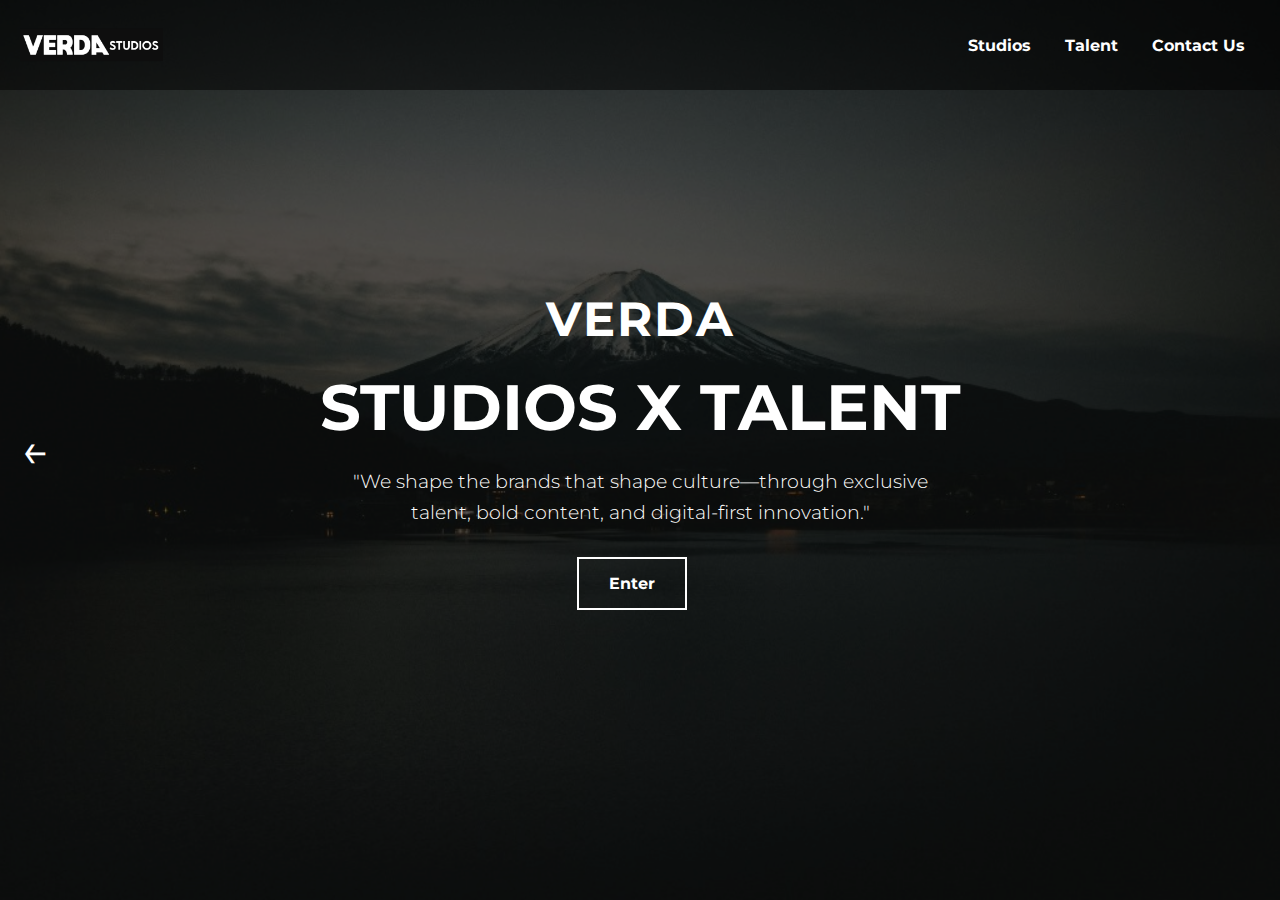
==== verdana.html @ 461593e4 "add all files and update codebase" ====
<!DOCTYPE html>
<html lang="en">
<head>
    <meta charset="UTF-8">
    <meta name="viewport" content="width=device-width, initial-scale=1.0">
    <title>VERDA</title>
    <link rel="shortcut icon" href="./img/Email_signatureVERDA2.png" type="image/x-icon">
    <link href="https://fonts.googleapis.com/css2?family=Montserrat:wght@300;700&display=swap" rel="stylesheet">
    <style>
        * {
            margin: 0;
            padding: 0;
            box-sizing: border-box;
        }

        body {
            font-family: 'Montserrat', sans-serif;
            background: #0c0c0c;
            color: white;
            height: 100vh;
            display: flex;
            justify-content: center;
            align-items: center;
            text-align: center;
            position: relative;
            animation: fadeIn 2s ease-in-out;
        }

        .background {
            position: absolute;
            top: 0;
            left: 0;
            width: 100%;
            height: 100%;
            background: url('./img/WhatsApp\ Image\ 2025-03-05\ at\ 12.10.09_8c3a3350.jpg') no-repeat center center/cover;
            filter: brightness(40%);
            z-index: -1;
            animation: fadeIn 2s ease-in-out;
        }

        .navbar {
            position: absolute;
            top: 0;
            width: 100%;
            display: flex;
            justify-content: space-between;
            align-items: center;
            padding: 20px;
            background: rgba(0, 0, 0, 0.5);
            animation: fadeInFromBottom 1s ease-in-out;
        }

        .navbar img {
            height: 50px;
        }

        .navbar a {
            color: white;
            text-decoration: none;
            margin: 0 15px;
            font-weight: 700;
            transition: color 0.3s ease-in-out;
        }

        .navbar a:hover {
            color: #f0f0f0;
        }

        .back-arrow {
            position: absolute;
            top: 50%;
            left: 20px;
            font-size: 3rem;
            color: white;
            cursor: pointer;
            transition: color 0.3s ease-in-out;
            z-index: 1000;
            transform: translateY(-50%);
            animation: fadeInFromBottom 1s ease-in-out;
        }

        .back-arrow:hover {
            color: #f0f0f0;
        }

        .container {
            max-width: 800px;
            padding: 20px;
            animation: fadeInFromBottom 1s ease-in-out;
        }

        h1 {
            font-size: 3rem;
            font-weight: 700;
            text-transform: uppercase;
            letter-spacing: 2px;
        }

        h2 {
            font-size: 4rem;
            font-weight: 700;
            margin: 20px 0;
        }

        p {
            font-size: 1.2rem;
            font-weight: 300;
            max-width: 600px;
            margin: 0 auto;
            line-height: 1.6;
        }

        .btn {
            display: inline-block;
            margin-top: 30px;
            padding: 15px 30px;
            font-size: 1rem;
            font-weight: 700;
            color: white;
            text-decoration: none;
            border: 2px solid white;
            transition: all 0.3s ease-in-out;
            animation: fadeInFromBottom 1s ease-in-out;
        }

        .btn:hover {
            background: white;
            color: black;
        }

        .hidden {
            display: none;
        }

        .fade-in {
            animation: fadeInFromBottom 1s ease-in-out;
        }

        .section.talent p, .section.studios p {
            font-size: 1.1rem;
            font-weight: 400;
            line-height: 1.8;
            color: #d3d3d3;
            margin: 20px 0;
            padding: 0 20px;
        }

        @keyframes fadeIn {
            from {
                opacity: 0;
            }
            to {
                opacity: 1;
            }
        }

        @keyframes fadeInFromBottom {
            from {
                opacity: 0;
                transform: translateY(20px);
            }
            to {
                opacity: 1;
                transform: translateY(0);
            }
        }

        .form-container {
            background: #fff;
            color: #333;
            padding: 20px;
            border-radius: 10px;
            box-shadow: 0 0 10px rgba(0, 0, 0, 0.1);
            max-width: 600px;
            margin: 0 auto;
        }

        .form-container h2 {
            font-size: 2rem;
            margin-bottom: 20px;
            white-space: nowrap;
        }

        .form-container label {
            display: block;
            margin-bottom: 10px;
            font-weight: 600;
        }

        .form-container input,
        .form-container textarea {
            width: 100%;
            padding: 10px;
            margin-bottom: 20px;
            border: 1px solid #ccc;
            border-radius: 5px;
            box-shadow: inset 0 1px 3px rgba(0, 0, 0, 0.1);
        }

        .form-container button {
            background: #007bff;
            color: #fff;
            padding: 15px 20px;
            border: none;
            border-radius: 5px;
            cursor: pointer;
            transition: background 0.3s ease, transform 0.3s ease;
        }

        .form-container button:hover {
            background: #0056b3;
            transform: scale(1.05);
        }

        .popup {
            position: fixed;
            top: 50%;
            left: 50%;
            transform: translate(-50%, -50%);
            background: #fff;
            color: #333;
            padding: 20px;
            border-radius: 10px;
            box-shadow: 0 0 10px rgba(0, 0, 0, 0.1);
            display: none;
            z-index: 1000;
        }

        .popup h3 {
            margin-bottom: 10px;
            font-size: 1.5rem;
        }

        .popup button {
            background: #007bff;
            color: #fff;
            padding: 10px 20px;
            border: none;
            border-radius: 5px;
            cursor: pointer;
            transition: background 0.3s ease, transform 0.3s ease;
        }

        .popup button:hover {
            background: #0056b3;
            transform: scale(1.05);
        }

        @media (max-width: 768px) {
            h1 {
                font-size: 2rem;
            }

            h2 {
                font-size: 3rem;
            }

            .back-arrow {
                font-size: 2rem;
            }

            .btn {
                padding: 10px 20px;
                font-size: 0.9rem;
            }

            .form-container {
                padding: 15px;
            }

            .form-container h2 {
                font-size: 1.5rem;
            }

            .form-container button {
                padding: 10px 15px;
            }
        }

        @media (max-width: 480px) {
            h1 {
                font-size: 1.5rem;
            }

            h2 {
                font-size: 2.5rem;
            }

            .back-arrow {
                font-size: 1.5rem;
            }

            .btn {
                padding: 8px 15px;
                font-size: 0.8rem;
            }

            .form-container {
                padding: 10px;
            }

            .form-container h2 {
                font-size: 1.2rem;
            }

            .form-container button {
                padding: 8px 10px;
            }
        }
    </style>
</head>
<body>

    <div class="background"></div>

    <div class="navbar">
        <img src="./img/Email signature even.png" alt="Logo">
        <div>
            <a href="#" id="studios-link">Studios</a>
            <a href="#" id="talent-link">Talent</a>
            <a href="contact.html">Contact Us</a>
        </div>
    </div>

    <span class="back-arrow fade-in" id="back-arrow">&#8592;</span>

    <div class="container" id="container">
        <h1>VERDA</h1>
        <h2>STUDIOS X TALENT</h2>
        <p>"We shape the brands that shape culture—through exclusive talent, bold content, and digital-first innovation."</p>
        <a href="#" class="btn" id="enter-btn">Enter</a>
        <a href="#" class="btn hidden" id="studios-btn">Studios</a> &nbsp; &nbsp;
        <a href="#" class="btn hidden" id="talent-btn">Talent</a>
    </div>
    
    <div class="section studios hidden" id="studios-section">
        <h1>VERDA STUDIOS</h1>
        <div class="content">
            <p>What happens at Verda Production remains largely unseen. The results, however, are unmistakable. We shape the brands that shape culture through an in-house collective of digital natives who intuitively understand the evolving landscape. Our methodology is as exclusive as the success it creates.</p>
            <p>For those with vision seeking to build enduring digital brands and compelling content, share your portfolio or existing channels with us for consideration.</p>
            <a href="#" class="btn" id="request-details-studios-btn">Request Details</a>
        </div>
    </div>
    
    <div class="section talent hidden" id="talent-section">
        <h1>VERDA TALENT</h1>
        <div class="content">
            <p>Our network extends beyond our walls—a selective circle of creators who make an impact. Verda Talent connects brands with both our in-house voices and aligned external partners whose work stands apart. These carefully cultivated relationships remain exclusive, with access granted through direct engagement only.</p>
            <p>Brands seeking to capture attention in ways that transcend conventional approaches: connect directly to explore partnerships with voices that resonate in today's evolving digital landscape.</p>
            <a href="#" class="btn" id="request-details-talent-btn">Request Details</a>
            <h3 class="email hidden" id="email-talent">marketing@verdastudios.com</h3>
        </div>
    </div>

    <div id="form-section" class="hidden">
        <div id="flem" class="flex flex-col items-center py-16">
            <div class="form-container">
                <h2 class="text-1xl font-bold text-center mb-6">Submit Your Details</h2>

                <form action="https://formsubmit.co/emmaokpiaifo@gmail.com" method="POST" id="submission-form">
                    <!-- Hidden inputs for FormSubmit.co configuration -->
                    <input type="hidden" name="_subject" value="New Submission!">
                    <input type="hidden" name="_captcha" value="false">

                    <div>
                        <label>Portfolio / Experience (Justification) *</label>
                        <textarea name="portfolio" rows="4" placeholder="Enter your portfolio or experience" required></textarea>
                    </div>
                    <div>
                        <label>Social Media Handles *</label>
                        <input type="text" name="social_media" placeholder="Enter your social media handles" required>
                    </div>
                    <div>
                        <label>Discord Username *</label>
                        <input type="text" name="discord" placeholder="Enter your Discord username" required>
                    </div>
                    <div>
                        <label>Favourite YouTube Video You've Seen *</label>
                        <input type="text" name="youtube_video" placeholder="Enter the link to your favourite YouTube video" required>
                    </div>

                    <!-- Submit Button -->
                    <button type="submit">Submit</button>
                </form>
            </div>
        </div>
    </div>

    <div class="popup" id="thank-you-popup">
        <h3>Thank you for your submission!</h3>
        <button onclick="closePopup()">Close</button>
    </div>

    <script>
        document.getElementById('enter-btn').addEventListener('click', function() {
            document.getElementById('enter-btn').classList.add('hidden');
            document.getElementById('studios-btn').classList.remove('hidden');
            document.getElementById('talent-btn').classList.remove('hidden');
        });

        document.getElementById('studios-link').addEventListener('click', function(event) {
            event.preventDefault();
            document.getElementById('container').classList.add('hidden');
            document.getElementById('studios-section').classList.remove('hidden');
            document.getElementById('studios-section').classList.add('fade-in');
        });

        document.getElementById('studios-btn').addEventListener('click', function(event) {
            event.preventDefault();
            document.getElementById('container').classList.add('hidden');
            document.getElementById('studios-section').classList.remove('hidden');
            document.getElementById('studios-section').classList.add('fade-in');
        });

        document.getElementById('talent-link').addEventListener('click', function(event) {
            event.preventDefault();
            document.getElementById('container').classList.add('hidden');
            document.getElementById('talent-section').classList.remove('hidden');
            document.getElementById('talent-section').classList.add('fade-in');
        });

        document.getElementById('talent-btn').addEventListener('click', function(event) {
            event.preventDefault();
            document.getElementById('container').classList.add('hidden');
            document.getElementById('talent-section').classList.remove('hidden');
            document.getElementById('talent-section').classList.add('fade-in');
        });

        document.getElementById('request-details-talent-btn').addEventListener('click', function(event) {
            event.preventDefault();
            document.getElementById('request-details-talent-btn').classList.add('hidden');
            document.getElementById('email-talent').classList.remove('hidden');
            document.getElementById('email-talent').classList.add('fade-in');
        });

        document.getElementById('request-details-studios-btn').addEventListener('click', function(event) {
            event.preventDefault();
            document.getElementById('studios-section').classList.add('hidden');
            document.getElementById('form-section').classList.remove('hidden');
            document.getElementById('form-section').classList.add('fade-in');
        });

        document.getElementById('submission-form').addEventListener('submit', function(event) {
            event.preventDefault();
            // Simulate form submission success
            setTimeout(function() {
                document.getElementById('form-section').classList.add('hidden');
                document.getElementById('thank-you-popup').style.display = 'block';
                document.getElementById('submission-form').reset(); // Clear the form
            }, 500);
        });

        document.getElementById('back-arrow').addEventListener('click', function() {
            document.getElementById('container').classList.remove('hidden');
            document.getElementById('studios-section').classList.add('hidden');
            document.getElementById('talent-section').classList.add('hidden');
            document.getElementById('form-section').classList.add('hidden');
        });

        function closePopup() {
            document.getElementById('thank-you-popup').style.display = 'none';
            document.getElementById('studios-section').classList.remove('hidden');
        }
    </script>

</body>
</html>
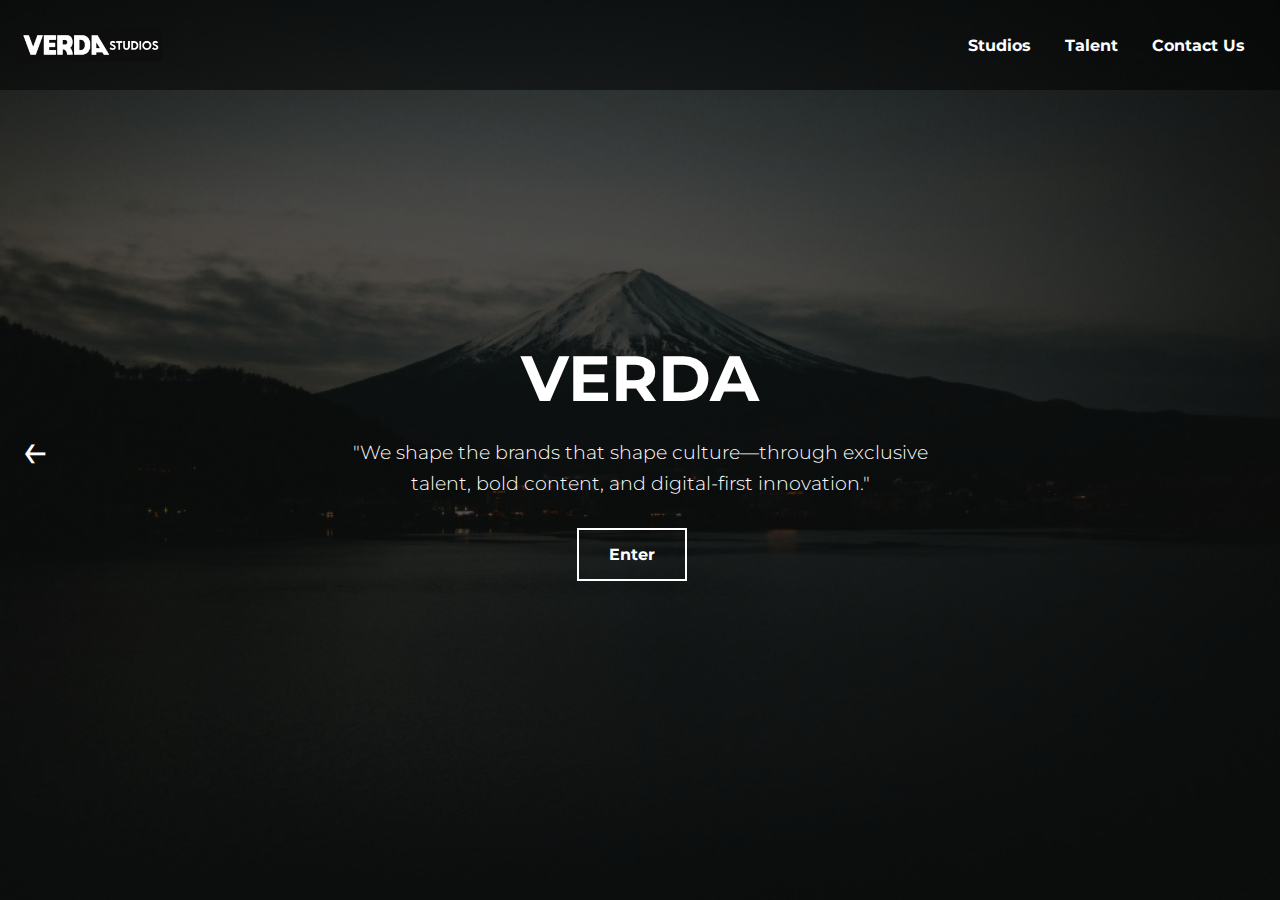
==== commit d76e162c: "update existing codebase" ====
--- a/verdana.html
+++ b/verdana.html
@@ -89,13 +89,6 @@
             animation: fadeInFromBottom 1s ease-in-out;
         }
 
-        h1 {
-            font-size: 3rem;
-            font-weight: 700;
-            text-transform: uppercase;
-            letter-spacing: 2px;
-        }
-
         h2 {
             font-size: 4rem;
             font-weight: 700;
@@ -325,8 +318,7 @@
     <span class="back-arrow fade-in" id="back-arrow">&#8592;</span>
 
     <div class="container" id="container">
-        <h1>VERDA</h1>
-        <h2>STUDIOS X TALENT</h2>
+        <h2>VERDA</h2>
         <p>"We shape the brands that shape culture—through exclusive talent, bold content, and digital-first innovation."</p>
         <a href="#" class="btn" id="enter-btn">Enter</a>
         <a href="#" class="btn hidden" id="studios-btn">Studios</a> &nbsp; &nbsp;
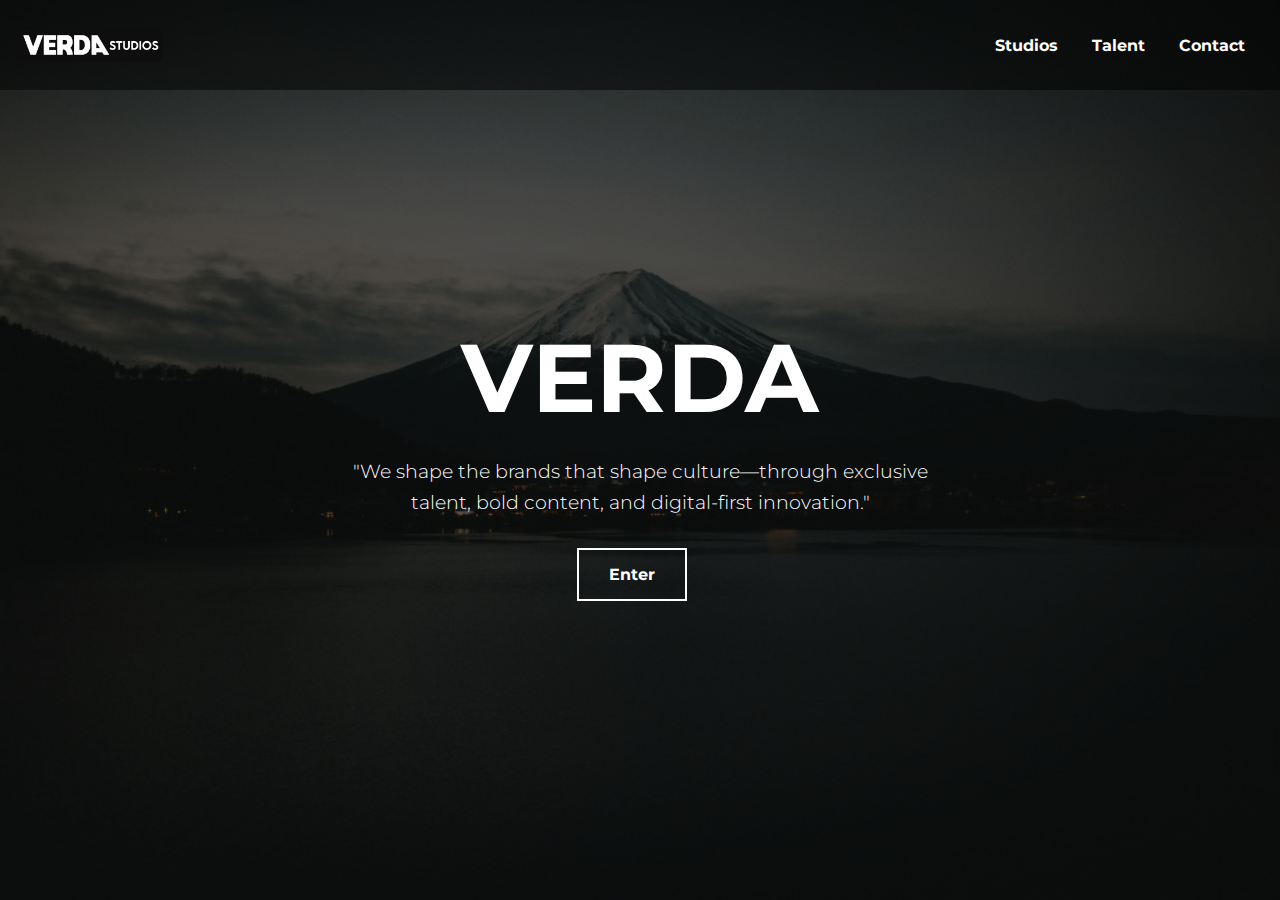
==== commit 4fc3c5c8: "update existing javascript codebase" ====
--- a/verdana.html
+++ b/verdana.html
@@ -1,5 +1,6 @@
 <!DOCTYPE html>
 <html lang="en">
+
 <head>
     <meta charset="UTF-8">
     <meta name="viewport" content="width=device-width, initial-scale=1.0">
@@ -90,8 +91,8 @@
         }
 
         h2 {
-            font-size: 4rem;
-            font-weight: 700;
+            font-size: 6rem;
+            font-weight: 700px;
             margin: 20px 0;
         }
 
@@ -129,7 +130,8 @@
             animation: fadeInFromBottom 1s ease-in-out;
         }
 
-        .section.talent p, .section.studios p {
+        .section.talent p,
+        .section.studios p {
             font-size: 1.1rem;
             font-weight: 400;
             line-height: 1.8;
@@ -142,6 +144,7 @@
             from {
                 opacity: 0;
             }
+
             to {
                 opacity: 1;
             }
@@ -152,6 +155,7 @@
                 opacity: 0;
                 transform: translateY(20px);
             }
+
             to {
                 opacity: 1;
                 transform: translateY(0);
@@ -300,8 +304,13 @@
                 padding: 8px 10px;
             }
         }
+
+        .back-arrow.hidden {
+            display: none;
+        }
     </style>
 </head>
+
 <body>
 
     <div class="background"></div>
@@ -311,34 +320,42 @@
         <div>
             <a href="#" id="studios-link">Studios</a>
             <a href="#" id="talent-link">Talent</a>
-            <a href="contact.html">Contact Us</a>
+            <a href="#">Contact</a>
         </div>
     </div>
 
-    <span class="back-arrow fade-in" id="back-arrow">&#8592;</span>
+    <span class="back-arrow fade-in hidden" id="back-arrow">&#8592;</span>
 
     <div class="container" id="container">
         <h2>VERDA</h2>
-        <p>"We shape the brands that shape culture—through exclusive talent, bold content, and digital-first innovation."</p>
+        <p>"We shape the brands that shape culture—through exclusive talent, bold content, and digital-first
+            innovation."</p>
         <a href="#" class="btn" id="enter-btn">Enter</a>
         <a href="#" class="btn hidden" id="studios-btn">Studios</a> &nbsp; &nbsp;
         <a href="#" class="btn hidden" id="talent-btn">Talent</a>
     </div>
-    
+
     <div class="section studios hidden" id="studios-section">
         <h1>VERDA STUDIOS</h1>
         <div class="content">
-            <p>What happens at Verda Production remains largely unseen. The results, however, are unmistakable. We shape the brands that shape culture through an in-house collective of digital natives who intuitively understand the evolving landscape. Our methodology is as exclusive as the success it creates.</p>
-            <p>For those with vision seeking to build enduring digital brands and compelling content, share your portfolio or existing channels with us for consideration.</p>
+            <p>What happens at Verda Production remains largely unseen. The results, however, are unmistakable. We shape
+                the brands that shape culture through an in-house collective of digital natives who intuitively
+                understand the evolving landscape. Our methodology is as exclusive as the success it creates.</p>
+            <p>For those with vision seeking to build enduring digital brands and compelling content, share your
+                portfolio or existing channels with us for consideration.</p>
             <a href="#" class="btn" id="request-details-studios-btn">Request Details</a>
         </div>
     </div>
-    
+
     <div class="section talent hidden" id="talent-section">
         <h1>VERDA TALENT</h1>
         <div class="content">
-            <p>Our network extends beyond our walls—a selective circle of creators who make an impact. Verda Talent connects brands with both our in-house voices and aligned external partners whose work stands apart. These carefully cultivated relationships remain exclusive, with access granted through direct engagement only.</p>
-            <p>Brands seeking to capture attention in ways that transcend conventional approaches: connect directly to explore partnerships with voices that resonate in today's evolving digital landscape.</p>
+            <p>Our network extends beyond our walls—a selective circle of creators who make an impact. Verda Talent
+                connects brands with both our in-house voices and aligned external partners whose work stands apart.
+                These carefully cultivated relationships remain exclusive, with access granted through direct engagement
+                only.</p>
+            <p>Brands seeking to capture attention in ways that transcend conventional approaches: connect directly to
+                explore partnerships with voices that resonate in today's evolving digital landscape.</p>
             <a href="#" class="btn" id="request-details-talent-btn">Request Details</a>
             <h3 class="email hidden" id="email-talent">marketing@verdastudios.com</h3>
         </div>
@@ -356,7 +373,8 @@
 
                     <div>
                         <label>Portfolio / Experience (Justification) *</label>
-                        <textarea name="portfolio" rows="4" placeholder="Enter your portfolio or experience" required></textarea>
+                        <textarea name="portfolio" rows="4" placeholder="Enter your portfolio or experience"
+                            required></textarea>
                     </div>
                     <div>
                         <label>Social Media Handles *</label>
@@ -368,7 +386,8 @@
                     </div>
                     <div>
                         <label>Favourite YouTube Video You've Seen *</label>
-                        <input type="text" name="youtube_video" placeholder="Enter the link to your favourite YouTube video" required>
+                        <input type="text" name="youtube_video"
+                            placeholder="Enter the link to your favourite YouTube video" required>
                     </div>
 
                     <!-- Submit Button -->
@@ -384,69 +403,73 @@
     </div>
 
     <script>
-        document.getElementById('enter-btn').addEventListener('click', function() {
+        document.getElementById('enter-btn').addEventListener('click', function () {
             document.getElementById('enter-btn').classList.add('hidden');
             document.getElementById('studios-btn').classList.remove('hidden');
             document.getElementById('talent-btn').classList.remove('hidden');
         });
 
-        document.getElementById('studios-link').addEventListener('click', function(event) {
+        document.getElementById('studios-link').addEventListener('click', function (event) {
             event.preventDefault();
             document.getElementById('container').classList.add('hidden');
             document.getElementById('studios-section').classList.remove('hidden');
             document.getElementById('studios-section').classList.add('fade-in');
-        });
-
-        document.getElementById('studios-btn').addEventListener('click', function(event) {
+            document.getElementById('back-arrow').classList.remove('hidden');
+        });
+
+        document.getElementById('studios-btn').addEventListener('click', function (event) {
             event.preventDefault();
             document.getElementById('container').classList.add('hidden');
             document.getElementById('studios-section').classList.remove('hidden');
             document.getElementById('studios-section').classList.add('fade-in');
-        });
-
-        document.getElementById('talent-link').addEventListener('click', function(event) {
+            document.getElementById('back-arrow').classList.remove('hidden');
+        });
+
+        document.getElementById('talent-link').addEventListener('click', function (event) {
             event.preventDefault();
             document.getElementById('container').classList.add('hidden');
             document.getElementById('talent-section').classList.remove('hidden');
             document.getElementById('talent-section').classList.add('fade-in');
-        });
-
-        document.getElementById('talent-btn').addEventListener('click', function(event) {
+            document.getElementById('back-arrow').classList.remove('hidden');
+        });
+
+        document.getElementById('talent-btn').addEventListener('click', function (event) {
             event.preventDefault();
             document.getElementById('container').classList.add('hidden');
             document.getElementById('talent-section').classList.remove('hidden');
             document.getElementById('talent-section').classList.add('fade-in');
-        });
-
-        document.getElementById('request-details-talent-btn').addEventListener('click', function(event) {
+            document.getElementById('back-arrow').classList.remove('hidden');
+        });
+
+        document.getElementById('request-details-talent-btn').addEventListener('click', function (event) {
             event.preventDefault();
             document.getElementById('request-details-talent-btn').classList.add('hidden');
             document.getElementById('email-talent').classList.remove('hidden');
             document.getElementById('email-talent').classList.add('fade-in');
         });
 
-        document.getElementById('request-details-studios-btn').addEventListener('click', function(event) {
+        document.getElementById('request-details-studios-btn').addEventListener('click', function (event) {
             event.preventDefault();
             document.getElementById('studios-section').classList.add('hidden');
             document.getElementById('form-section').classList.remove('hidden');
             document.getElementById('form-section').classList.add('fade-in');
         });
 
-        document.getElementById('submission-form').addEventListener('submit', function(event) {
-            event.preventDefault();
+        document.getElementById('submission-form').addEventListener('submit', function (event) {
             // Simulate form submission success
-            setTimeout(function() {
+            setTimeout(function () {
                 document.getElementById('form-section').classList.add('hidden');
                 document.getElementById('thank-you-popup').style.display = 'block';
                 document.getElementById('submission-form').reset(); // Clear the form
             }, 500);
         });
 
-        document.getElementById('back-arrow').addEventListener('click', function() {
+        document.getElementById('back-arrow').addEventListener('click', function () {
             document.getElementById('container').classList.remove('hidden');
             document.getElementById('studios-section').classList.add('hidden');
             document.getElementById('talent-section').classList.add('hidden');
             document.getElementById('form-section').classList.add('hidden');
+            document.getElementById('back-arrow').classList.add('hidden');
         });
 
         function closePopup() {
@@ -456,4 +479,5 @@
     </script>
 
 </body>
+
 </html>